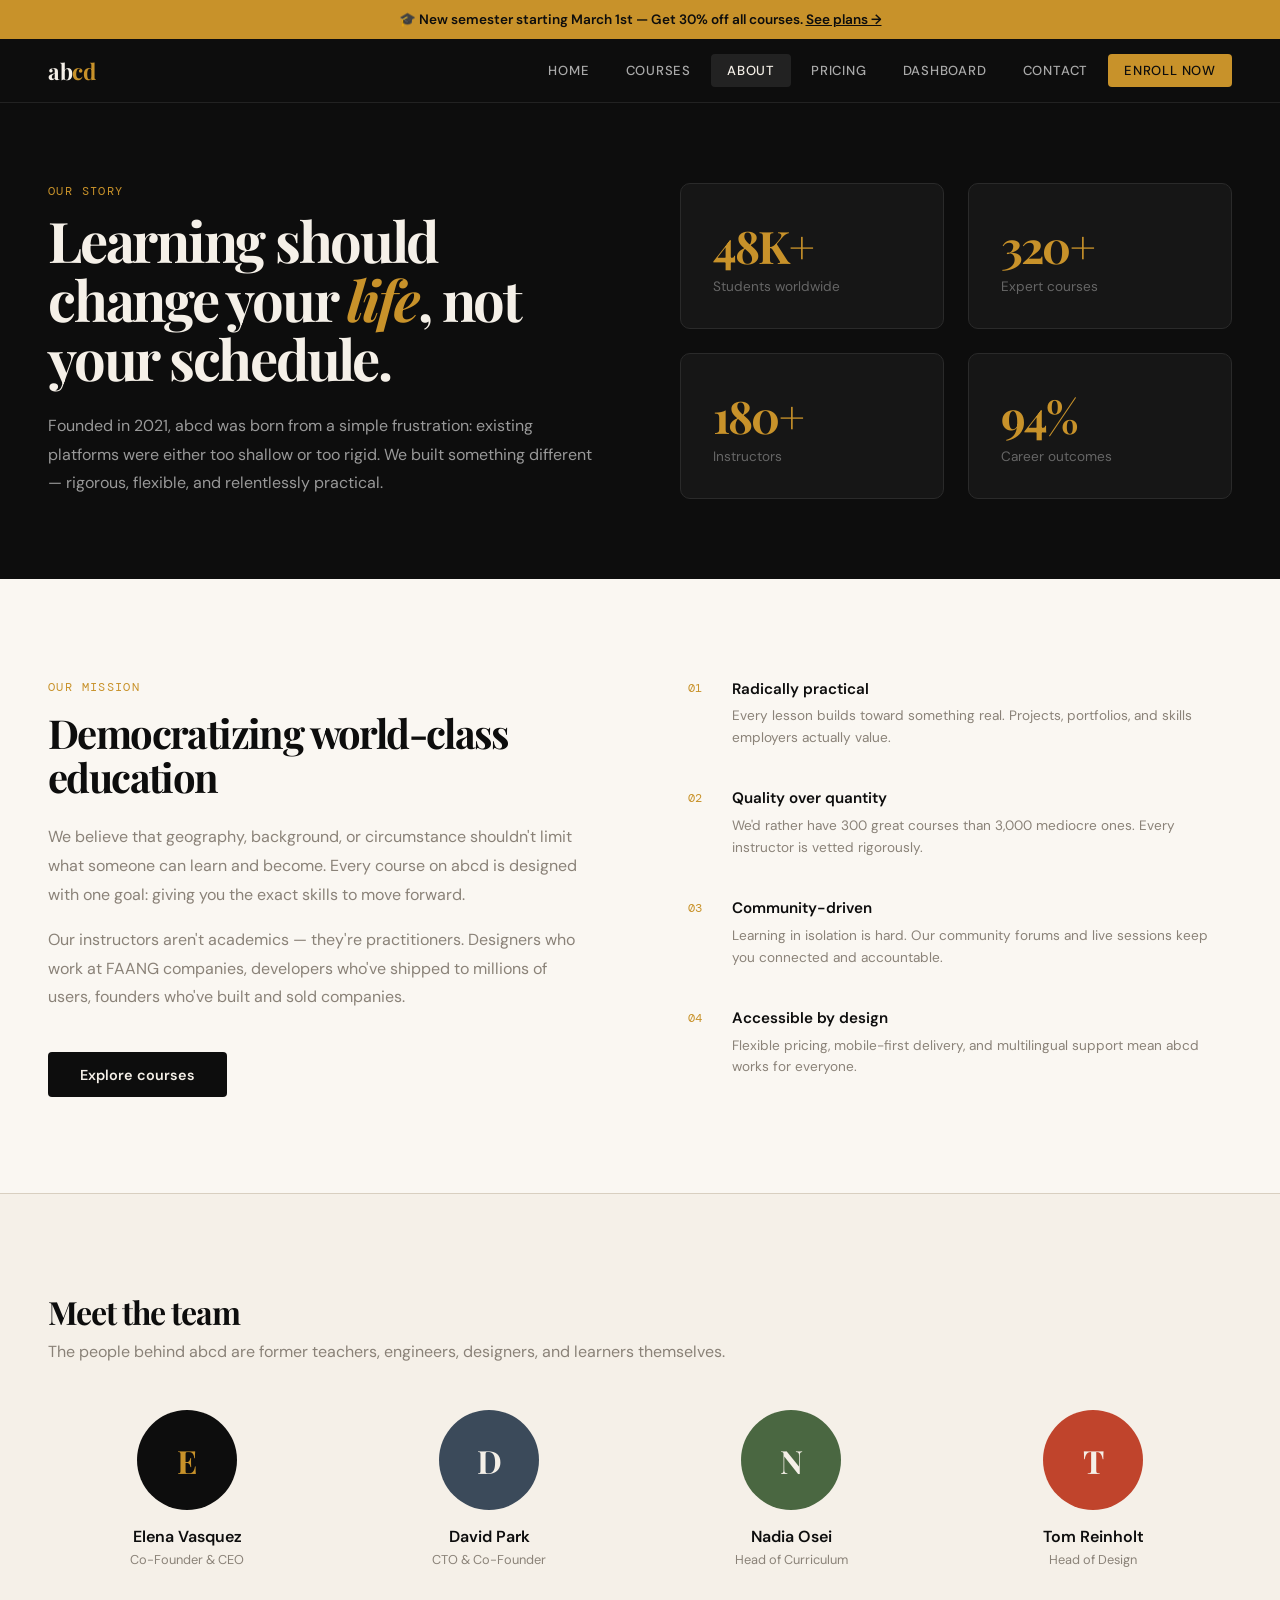
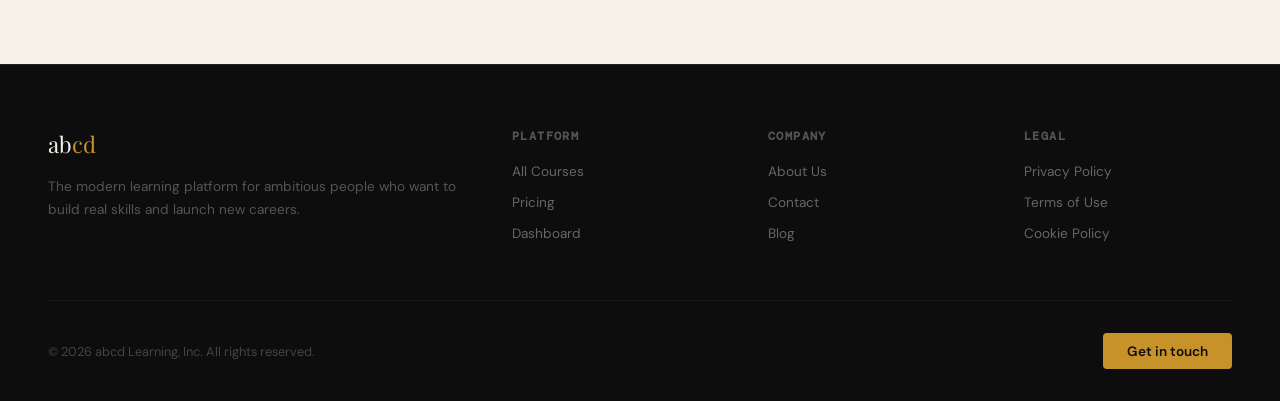
==== luminary/about.html @ 14458c0f "Initial commit" ====
<!DOCTYPE html>
<html lang="en">
<head>
  <meta charset="UTF-8">
  <meta name="viewport" content="width=device-width, initial-scale=1.0">
  <title>About — abcd</title>
  <link rel="stylesheet" href="style.css">
</head>
<body>

  <div class="banner">🎓 New semester starting March 1st — Get 30% off all courses. <a href="pricing.html">See plans →</a></div>

  <nav>
    <a class="nav-logo" href="index.html">ab<span>cd</span></a>
    <div class="nav-links">
      <a href="index.html">Home</a>
      <a href="courses.html">Courses</a>
      <a href="about.html" class="active">About</a>
      <a href="pricing.html">Pricing</a>
      <a href="dashboard.html">Dashboard</a>
      <a href="contact.html">Contact</a>
      <a href="pricing.html" class="nav-cta">Enroll Now</a>
    </div>
  </nav>

  <!-- HERO -->
  <div class="about-hero">
    <div class="about-hero-inner">
      <div>
        <span class="tag" style="display:block;margin-bottom:0.75rem;">Our story</span>
        <h1>Learning should change your <em>life</em>, not your schedule.</h1>
        <p>Founded in 2021, abcd was born from a simple frustration: existing platforms were either too shallow or too rigid. We built something different — rigorous, flexible, and relentlessly practical.</p>
      </div>
      <div class="about-numbers">
        <div class="about-number"><strong>48K+</strong><span>Students worldwide</span></div>
        <div class="about-number"><strong>320+</strong><span>Expert courses</span></div>
        <div class="about-number"><strong>180+</strong><span>Instructors</span></div>
        <div class="about-number"><strong>94%</strong><span>Career outcomes</span></div>
      </div>
    </div>
  </div>

  <!-- MISSION -->
  <div class="mission-section">
    <div class="mission-inner">
      <div>
        <span class="tag">Our Mission</span>
        <h2>Democratizing world-class education</h2>
        <p>We believe that geography, background, or circumstance shouldn't limit what someone can learn and become. Every course on abcd is designed with one goal: giving you the exact skills to move forward.</p>
        <p>Our instructors aren't academics — they're practitioners. Designers who work at FAANG companies, developers who've shipped to millions of users, founders who've built and sold companies.</p>
        <a class="btn btn-primcd" href="courses.html" style="margin-top:1.5rem;">Explore courses</a>
      </div>
      <div class="values-list">
        <div class="value-item">
          <div class="value-num">01</div>
          <div>
            <h4>Radically practical</h4>
            <p>Every lesson builds toward something real. Projects, portfolios, and skills employers actually value.</p>
          </div>
        </div>
        <div class="value-item">
          <div class="value-num">02</div>
          <div>
            <h4>Quality over quantity</h4>
            <p>We'd rather have 300 great courses than 3,000 mediocre ones. Every instructor is vetted rigorously.</p>
          </div>
        </div>
        <div class="value-item">
          <div class="value-num">03</div>
          <div>
            <h4>Community-driven</h4>
            <p>Learning in isolation is hard. Our community forums and live sessions keep you connected and accountable.</p>
          </div>
        </div>
        <div class="value-item">
          <div class="value-num">04</div>
          <div>
            <h4>Accessible by design</h4>
            <p>Flexible pricing, mobile-first delivery, and multilingual support mean abcd works for everyone.</p>
          </div>
        </div>
      </div>
    </div>
  </div>

  <!-- TEAM -->
  <div class="team-section">
    <div class="team-inner">
      <h2>Meet the team</h2>
      <p>The people behind abcd are former teachers, engineers, designers, and learners themselves.</p>
      <div class="team-grid">
        <div class="team-card">
          <div class="team-avatar" style="background:var(--ink);color:var(--gold);">E</div>
          <h4>Elena Vasquez</h4>
          <p>Co-Founder &amp; CEO</p>
        </div>
        <div class="team-card">
          <div class="team-avatar" style="background:var(--slate);">D</div>
          <h4>David Park</h4>
          <p>CTO &amp; Co-Founder</p>
        </div>
        <div class="team-card">
          <div class="team-avatar" style="background:var(--sage);">N</div>
          <h4>Nadia Osei</h4>
          <p>Head of Curriculum</p>
        </div>
        <div class="team-card">
          <div class="team-avatar" style="background:var(--rust);">T</div>
          <h4>Tom Reinholt</h4>
          <p>Head of Design</p>
        </div>
      </div>
    </div>
  </div>

  <!-- FOOTER -->
  <footer>
    <div class="footer-inner">
      <div class="footer-grid">
        <div class="footer-brand">
          <a class="logo" href="index.html">ab<span>cd</span></a>
          <p>The modern learning platform for ambitious people who want to build real skills and launch new careers.</p>
        </div>
        <div class="footer-col">
          <h4>Platform</h4>
          <ul>
            <li><a href="courses.html">All Courses</a></li>
            <li><a href="pricing.html">Pricing</a></li>
            <li><a href="dashboard.html">Dashboard</a></li>
          </ul>
        </div>
        <div class="footer-col">
          <h4>Company</h4>
          <ul>
            <li><a href="about.html">About Us</a></li>
            <li><a href="contact.html">Contact</a></li>
            <li><a href="#">Blog</a></li>
          </ul>
        </div>
        <div class="footer-col">
          <h4>Legal</h4>
          <ul>
            <li><a href="#">Privacy Policy</a></li>
            <li><a href="#">Terms of Use</a></li>
            <li><a href="#">Cookie Policy</a></li>
          </ul>
        </div>
      </div>
      <div class="footer-bottom">
        <p>© 2026 abcd Learning, Inc. All rights reserved.</p>
        <a class="btn btn-gold" href="contact.html" style="padding:0.6rem 1.5rem;font-size:0.85rem;">Get in touch</a>
      </div>
    </div>
  </footer>

</body>
</html>
---- luminary/style.css ----
/* ============================================================
   abcd — Shared Stylesheet
   Used by: all pages
   ============================================================ */

@import url('https://fonts.googleapis.com/css2?family=Playfair+Display:ital,wght@0,400;0,700;0,900;1,400&family=DM+Sans:wght@300;400;500;600&family=DM+Mono:wght@400;500&display=swap');

/* ─── VARIABLES ─── */
:root {
  --ink:        #0d0d0d;
  --paper:      #f5f0e8;
  --cream:      #faf7f2;
  --gold:       #c8922a;
  --gold-light: #e8b84b;
  --rust:       #c0442c;
  --sage:       #4a6741;
  --slate:      #3b4a5a;
  --muted:      #8a8278;
  --border:     #d8cfc0;
  --shadow:     rgba(13,13,13,0.12);
}

/* ─── RESET ─── */
*, *::before, *::after { margin: 0; padding: 0; box-sizing: border-box; }
html { scroll-behavior: smooth; }
body {
  font-family: 'DM Sans', sans-serif;
  background: var(--cream);
  color: var(--ink);
  overflow-x: hidden;
}
h1, h2, h3, h4 { font-family: 'Playfair Display', serif; }

/* ─── PAGE ENTRY ANIMATION ─── */
@keyframes fadeIn {
  from { opacity: 0; transform: translateY(14px); }
  to   { opacity: 1; transform: translateY(0); }
}
body { animation: fadeIn 0.4s ease; }

/* ─── BANNER ─── */
.banner {
  background: var(--gold);
  padding: 0.7rem 2rem;
  text-align: center;
  font-size: 0.85rem;
  font-weight: 600;
  color: var(--ink);
}
.banner a { text-decoration: underline; cursor: pointer; color: inherit; }

/* ─── NAV ─── */
nav {
  position: sticky; top: 0; z-index: 100;
  background: var(--ink);
  border-bottom: 1px solid #222;
  display: flex; align-items: center; justify-content: space-between;
  padding: 0 3rem;
  height: 64px;
}
.nav-logo {
  font-family: 'Playfair Display', serif;
  font-size: 1.4rem; font-weight: 700;
  color: var(--paper);
  letter-spacing: -0.02em;
  text-decoration: none;
}
.nav-logo span { color: var(--gold); }
.nav-links { display: flex; gap: 0.25rem; }
.nav-links a {
  color: #aaa; font-family: 'DM Sans', sans-serif;
  font-size: 0.82rem; font-weight: 500;
  letter-spacing: 0.06em; text-transform: uppercase;
  padding: 0.5rem 1rem;
  border-radius: 4px;
  text-decoration: none;
  transition: all 0.2s;
}
.nav-links a:hover,
.nav-links a.active { color: var(--paper); background: #222; }
.nav-links a.nav-cta {
  background: var(--gold); color: var(--ink);
}
.nav-links a.nav-cta:hover { background: var(--gold-light); }

/* ─── BUTTONS ─── */
.btn {
  display: inline-flex; align-items: center; gap: 0.5rem;
  padding: 0.85rem 2rem; border: none; border-radius: 4px;
  font-family: 'DM Sans', sans-serif; font-size: 0.9rem;
  font-weight: 600; cursor: pointer; transition: all 0.2s;
  text-decoration: none;
}
.btn-primcd { background: var(--ink); color: var(--paper); }
.btn-primcd:hover { background: #222; transform: translateY(-1px); box-shadow: 0 6px 20px var(--shadow); }
.btn-gold { background: var(--gold); color: var(--ink); }
.btn-gold:hover { background: var(--gold-light); transform: translateY(-1px); }
.btn-outline { background: transparent; color: var(--ink); border: 1.5px solid var(--ink); }
.btn-outline:hover { background: var(--ink); color: var(--paper); }
.btn-outline-light { background: transparent; color: var(--paper); border: 1.5px solid #333; }
.btn-outline-light:hover { background: #1a1a1a; }

/* ─── UTILITIES ─── */
.tag {
  display: inline-block;
  font-family: 'DM Mono', monospace;
  font-size: 0.72rem; letter-spacing: 0.12em;
  text-transform: uppercase; color: var(--gold);
  margin-bottom: 1rem;
}
.eyebrow {
  color: var(--muted); font-size: 0.85rem;
  font-weight: 500; letter-spacing: 0.08em;
  text-transform: uppercase; margin-bottom: 0.75rem;
}
.stars { color: var(--gold); font-size: 0.85rem; letter-spacing: 0.05em; }
.divider { height: 1px; background: var(--border); }

/* ─── PAGE HERO (shared) ─── */
.page-hero {
  background: var(--ink); padding: 5rem 3rem 4rem;
  position: relative; overflow: hidden;
}
.page-hero-bg {
  position: absolute; inset: 0;
  background: radial-gradient(ellipse 50% 60% at 80% 50%, rgba(200,146,42,0.08) 0%, transparent 60%);
}
.page-hero-inner {
  max-width: 1200px; margin: 0 auto; position: relative; z-index: 2;
}
.page-hero h1 {
  font-size: 3rem; color: var(--paper);
  letter-spacing: -0.04em; max-width: 620px; line-height: 1.1; margin-bottom: 1rem;
}
.page-hero p { color: #888; max-width: 500px; line-height: 1.7; }

/* ─── COURSE CARDS ─── */
.course-card {
  background: var(--paper); border: 1px solid var(--border);
  border-radius: 10px; overflow: hidden;
  transition: all 0.3s; cursor: pointer; text-decoration: none; display: block; color: inherit;
}
.course-card:hover {
  transform: translateY(-4px);
  box-shadow: 0 16px 40px rgba(0,0,0,0.1);
  border-color: var(--gold);
}
.course-thumb {
  height: 160px; display: flex; align-items: center;
  justify-content: center; font-size: 3rem;
}
.course-thumb.design  { background: linear-gradient(135deg, #1a0d00, #3a1f00); }
.course-thumb.code    { background: linear-gradient(135deg, #000d1a, #001a3a); }
.course-thumb.business{ background: linear-gradient(135deg, #0d1a00, #1a3a00); }
.course-thumb.photo   { background: linear-gradient(135deg, #1a001a, #3a003a); }
.course-thumb.data    { background: linear-gradient(135deg, #001a1a, #003a3a); }
.course-thumb.writing { background: linear-gradient(135deg, #1a0000, #3a0000); }
.course-body { padding: 1.5rem; }
.course-level {
  font-size: 0.72rem; font-family: 'DM Mono', monospace;
  letter-spacing: 0.1em; text-transform: uppercase; color: var(--muted); margin-bottom: 0.5rem;
}
.course-card h3 { font-size: 1.1rem; margin-bottom: 0.5rem; line-height: 1.3; }
.course-card p { font-size: 0.82rem; color: var(--muted); line-height: 1.6; margin-bottom: 1rem; }
.course-meta { display: flex; gap: 1rem; font-size: 0.78rem; color: var(--muted); }
.courses-grid { display: grid; grid-template-columns: repeat(3, 1fr); gap: 1.5rem; }

/* ─── FOOTER ─── */
footer {
  background: var(--ink);
  border-top: 1px solid #222;
  padding: 4rem 3rem 2rem;
}
.footer-inner { max-width: 1200px; margin: 0 auto; }
.footer-grid {
  display: grid; grid-template-columns: 2fr 1fr 1fr 1fr;
  gap: 3rem; margin-bottom: 3rem;
}
.footer-brand .logo {
  font-family: 'Playfair Display', serif;
  font-size: 1.4rem; color: var(--paper); margin-bottom: 1rem;
  text-decoration: none; display: inline-block;
}
.footer-brand .logo span { color: var(--gold); }
.footer-brand p { font-size: 0.85rem; color: #555; line-height: 1.7; }
.footer-col h4 {
  font-family: 'DM Mono', monospace;
  font-size: 0.72rem; letter-spacing: 0.12em;
  text-transform: uppercase; color: #555; margin-bottom: 1rem;
}
.footer-col ul { list-style: none; }
.footer-col ul li { margin-bottom: 0.6rem; }
.footer-col ul li a {
  font-size: 0.85rem; color: #666;
  text-decoration: none; transition: color 0.2s;
}
.footer-col ul li a:hover { color: var(--paper); }
.footer-bottom {
  border-top: 1px solid #1a1a1a; padding-top: 2rem;
  display: flex; justify-content: space-between; align-items: center;
}
.footer-bottom p { font-size: 0.8rem; color: #444; }


/* ============================================================
   HOME PAGE
   ============================================================ */
.hero {
  background: var(--ink);
  min-height: 92vh; display: flex; align-items: center;
  position: relative; overflow: hidden; padding: 4rem 3rem;
}
.hero-bg {
  position: absolute; inset: 0;
  background:
    radial-gradient(ellipse 60% 70% at 80% 50%, rgba(200,146,42,0.12) 0%, transparent 65%),
    radial-gradient(ellipse 40% 50% at 15% 80%, rgba(74,103,65,0.1) 0%, transparent 60%);
}
.hero-grid {
  position: absolute; inset: 0; opacity: 0.04;
  background-image: linear-gradient(var(--paper) 1px, transparent 1px),
                    linear-gradient(90deg, var(--paper) 1px, transparent 1px);
  background-size: 60px 60px;
}
.hero-inner {
  position: relative; z-index: 2;
  max-width: 1200px; margin: 0 auto; width: 100%;
  display: grid; grid-template-columns: 1fr 1fr; gap: 4rem; align-items: center;
}
.hero-label {
  font-family: 'DM Mono', monospace; font-size: 0.72rem;
  letter-spacing: 0.15em; text-transform: uppercase;
  color: var(--gold); margin-bottom: 1.5rem;
  display: flex; align-items: center; gap: 0.75rem;
}
.hero-label::before { content: ''; width: 2rem; height: 1px; background: var(--gold); }
.hero h1 {
  font-size: clamp(2.8rem, 5vw, 4.5rem);
  font-weight: 900; line-height: 1.05;
  color: var(--paper); letter-spacing: -0.03em; margin-bottom: 1.5rem;
}
.hero h1 em { color: var(--gold); font-style: italic; }
.hero-sub { color: #aaa; font-size: 1.1rem; line-height: 1.7; margin-bottom: 2.5rem; max-width: 480px; }
.hero-actions { display: flex; gap: 1rem; flex-wrap: wrap; }
.hero-stats {
  display: grid; grid-template-columns: repeat(3, 1fr);
  gap: 0.25rem; margin-top: 3rem;
  padding-top: 2rem; border-top: 1px solid #222;
}
.hero-stat { padding: 0.5rem 0; }
.hero-stat strong {
  display: block; font-family: 'Playfair Display', serif;
  font-size: 1.8rem; color: var(--paper); letter-spacing: -0.03em;
}
.hero-stat span { font-size: 0.82rem; color: #666; }
.hero-card-stack { position: relative; height: 460px; }
.hero-card {
  position: absolute;
  background: #161616; border: 1px solid #2a2a2a;
  border-radius: 12px; padding: 1.75rem; width: 340px;
}
.hero-card:nth-child(1) { top: 0; right: 0; }
.hero-card:nth-child(2) { top: 120px; right: 60px; background: #1a1a0d; border-color: #3a3018; }
.hero-card:nth-child(3) { top: 240px; right: 20px; }
.card-tag {
  display: inline-block; padding: 0.3rem 0.75rem;
  background: rgba(200,146,42,0.15); color: var(--gold);
  border-radius: 2px; font-size: 0.72rem;
  font-family: 'DM Mono', monospace; letter-spacing: 0.08em;
  text-transform: uppercase; margin-bottom: 1rem;
}
.card-tag.green { background: rgba(74,103,65,0.2); color: #7aad6e; }
.card-tag.blue  { background: rgba(59,74,90,0.3);  color: #8ab4d4; }
.hero-card h3 { font-size: 1rem; color: var(--paper); font-weight: 600; margin-bottom: 0.5rem; font-family: 'DM Sans', sans-serif; }
.hero-card p  { font-size: 0.82rem; color: #666; line-height: 1.6; }
.progress-bar { margin-top: 1rem; }
.progress-bar .label { display: flex; justify-content: space-between; font-size: 0.75rem; color: #666; margin-bottom: 0.4rem; }
.progress-bar .track { height: 3px; background: #222; border-radius: 2px; }
.progress-bar .fill  { height: 100%; border-radius: 2px; background: var(--gold); }

.features-strip {
  background: var(--paper); border-top: 1px solid var(--border); border-bottom: 1px solid var(--border); padding: 3rem;
}
.features-strip-inner {
  max-width: 1200px; margin: 0 auto;
  display: grid; grid-template-columns: repeat(4, 1fr); gap: 2rem;
}
.feature-item { text-align: center; }
.feature-icon {
  width: 48px; height: 48px; margin: 0 auto 1rem;
  background: var(--ink); color: var(--gold);
  border-radius: 8px; display: flex; align-items: center; justify-content: center; font-size: 1.3rem;
}
.feature-item h4 { font-size: 0.95rem; font-weight: 600; margin-bottom: 0.4rem; font-family: 'DM Sans', sans-serif; }
.feature-item p  { font-size: 0.82rem; color: var(--muted); line-height: 1.6; }

.courses-preview { padding: 5rem 3rem; }
.courses-preview-inner { max-width: 1200px; margin: 0 auto; }
.section-header { display: flex; align-items: flex-end; justify-content: space-between; margin-bottom: 3rem; }
.section-header h2 { font-size: 2.5rem; letter-spacing: -0.03em; line-height: 1.1; }

.testimonials-section { background: var(--ink); padding: 6rem 3rem; }
.testimonials-inner { max-width: 1200px; margin: 0 auto; }
.testimonials-section h2 { font-size: 2.5rem; color: var(--paper); text-align: center; letter-spacing: -0.03em; margin-bottom: 3rem; }
.testimonials-grid { display: grid; grid-template-columns: repeat(3, 1fr); gap: 1.5rem; }
.testimonial-card {
  background: #161616; border: 1px solid #2a2a2a; border-radius: 10px; padding: 2rem;
}
.quote-mark { font-family: 'Playfair Display', serif; font-size: 4rem; color: var(--gold); line-height: 0.5; margin-bottom: 1rem; display: block; }
.testimonial-card p { color: #aaa; font-size: 0.9rem; line-height: 1.8; margin-bottom: 1.5rem; }
.testimonial-author { display: flex; align-items: center; gap: 0.75rem; }
.author-avatar {
  width: 40px; height: 40px; border-radius: 50%;
  display: flex; align-items: center; justify-content: center;
  font-size: 1rem; font-weight: 700; color: var(--paper);
  font-family: 'Playfair Display', serif; flex-shrink: 0;
}
.av1 { background: var(--gold); }
.av2 { background: var(--sage); }
.av3 { background: var(--rust); }
.av4 { background: var(--slate); }
.author-info strong { display: block; font-size: 0.9rem; color: var(--paper); }
.author-info span   { font-size: 0.78rem; color: #555; }


/* ============================================================
   COURSES PAGE
   ============================================================ */
.filters-bar {
  background: var(--paper); border-bottom: 1px solid var(--border); padding: 1rem 3rem;
}
.filters-bar-inner {
  max-width: 1200px; margin: 0 auto;
  display: flex; gap: 0.5rem; flex-wrap: wrap;
}
.filter-btn {
  padding: 0.4rem 1rem; border: 1.5px solid var(--border);
  background: transparent; border-radius: 100px;
  font-family: 'DM Sans', sans-serif; font-size: 0.82rem;
  cursor: pointer; transition: all 0.2s; color: var(--ink);
}
.filter-btn:hover,
.filter-btn.active { background: var(--ink); color: var(--paper); border-color: var(--ink); }
.courses-full { padding: 3rem; }
.courses-full-inner { max-width: 1200px; margin: 0 auto; }


/* ============================================================
   COURSE DETAIL PAGE
   ============================================================ */
.course-detail-hero {
  background: var(--ink); padding: 4rem 3rem; position: relative; overflow: hidden;
}
.course-detail-hero::before {
  content: ''; position: absolute; inset: 0;
  background: radial-gradient(ellipse 40% 60% at 70% 50%, rgba(200,146,42,0.1) 0%, transparent 60%);
}
.course-detail-inner {
  max-width: 1200px; margin: 0 auto; position: relative; z-index: 2;
  display: grid; grid-template-columns: 1fr 380px; gap: 4rem; align-items: start;
}
.breadcrumb { font-size: 0.8rem; color: #555; margin-bottom: 1.5rem; }
.breadcrumb a { color: #888; text-decoration: none; transition: color 0.2s; }
.breadcrumb a:hover { color: var(--gold); }
.course-detail-text h1 {
  font-size: 2.6rem; color: var(--paper);
  letter-spacing: -0.03em; line-height: 1.1; margin-bottom: 1rem;
}
.course-detail-text > p { color: #999; font-size: 1rem; line-height: 1.7; margin-bottom: 2rem; }
.course-badges { display: flex; gap: 0.75rem; flex-wrap: wrap; margin-bottom: 2rem; }
.badge {
  display: flex; align-items: center; gap: 0.4rem;
  padding: 0.35rem 0.9rem; background: #1a1a1a; border: 1px solid #2a2a2a;
  border-radius: 100px; font-size: 0.78rem; color: #aaa;
}
.instructor-row { display: flex; align-items: center; gap: 0.75rem; }
.instructor-row .avatar {
  width: 44px; height: 44px; border-radius: 50%;
  background: var(--gold); display: flex; align-items: center; justify-content: center;
  font-family: 'Playfair Display', serif; font-weight: 700; color: var(--ink);
}
.instructor-info small { display: block; font-size: 0.75rem; color: #555; }
.instructor-info strong { color: var(--paper); font-size: 0.9rem; }

.enroll-card { background: var(--cream); border-radius: 12px; padding: 2rem; position: sticky; top: 80px; }
.enroll-price { font-family: 'Playfair Display', serif; font-size: 2.5rem; font-weight: 700; letter-spacing: -0.04em; margin-bottom: 0.25rem; }
.enroll-price-sub { font-size: 0.82rem; color: var(--muted); margin-bottom: 1.5rem; }
.enroll-card .btn { width: 100%; justify-content: center; margin-bottom: 0.75rem; }
.enroll-perks { list-style: none; margin-top: 1.5rem; }
.enroll-perks li {
  font-size: 0.85rem; color: var(--muted); padding: 0.5rem 0;
  border-bottom: 1px solid var(--border); display: flex; gap: 0.6rem; align-items: center;
}
.enroll-perks li::before { content: '✓'; color: var(--sage); font-weight: 700; }

.course-curriculum { padding: 4rem 3rem; }
.course-curriculum-inner {
  max-width: 1200px; margin: 0 auto;
  display: grid; grid-template-columns: 1fr 380px; gap: 4rem;
}
.curriculum-section h2 { font-size: 1.8rem; letter-spacing: -0.03em; margin-bottom: 2rem; }
.module { border: 1px solid var(--border); border-radius: 8px; margin-bottom: 0.75rem; overflow: hidden; }
.module-header {
  padding: 1.1rem 1.5rem; background: var(--paper);
  display: flex; justify-content: space-between; align-items: center;
  cursor: pointer; font-weight: 600; font-size: 0.95rem; font-family: 'DM Sans', sans-serif;
}
.module-header:hover { background: #ede8de; }
.module-meta { font-size: 0.78rem; color: var(--muted); font-weight: 400; }
.lesson {
  padding: 0.75rem 1.5rem; display: flex; align-items: center;
  gap: 0.75rem; font-size: 0.85rem; color: var(--muted); border-top: 1px solid var(--border);
}
.lesson-icon {
  width: 22px; height: 22px; border-radius: 50%;
  background: #eee; display: flex; align-items: center; justify-content: center;
  font-size: 0.65rem; flex-shrink: 0;
}
.lesson-icon.free { background: rgba(74,103,65,0.15); color: var(--sage); }
.lesson span:last-child { margin-left: auto; font-family: 'DM Mono', monospace; font-size: 0.72rem; }

.skills-section h3 { font-size: 1.3rem; margin-bottom: 1.5rem; letter-spacing: -0.02em; }
.skills-list { display: flex; flex-wrap: wrap; gap: 0.5rem; }
.skill-tag {
  padding: 0.4rem 0.9rem; background: var(--paper);
  border: 1px solid var(--border); border-radius: 100px;
  font-size: 0.8rem; color: var(--slate);
}
.review-card { background: var(--paper); border: 1px solid var(--border); border-radius: 10px; padding: 1.75rem; }
.review-card h4 { font-size: 0.95rem; margin-bottom: 1rem; font-family: 'DM Sans', sans-serif; }
.review-item { margin-bottom: 1.25rem; }
.review-item p { font-size: 0.85rem; color: var(--muted); line-height: 1.7; margin-top: 0.4rem; }
.review-item small { color: #aaa; font-size: 0.75rem; }


/* ============================================================
   ABOUT PAGE
   ============================================================ */
.about-hero { background: var(--ink); padding: 5rem 3rem; }
.about-hero-inner {
  max-width: 1200px; margin: 0 auto;
  display: grid; grid-template-columns: 1fr 1fr; gap: 5rem; align-items: center;
}
.about-hero h1 { font-size: 3.5rem; color: var(--paper); letter-spacing: -0.04em; line-height: 1.05; }
.about-hero h1 em { color: var(--gold); }
.about-hero p { color: #999; font-size: 1rem; line-height: 1.8; margin-top: 1.5rem; }
.about-numbers { display: grid; grid-template-columns: repeat(2, 1fr); gap: 1.5rem; }
.about-number {
  background: #161616; border: 1px solid #2a2a2a; border-radius: 10px; padding: 2rem;
}
.about-number strong {
  font-family: 'Playfair Display', serif; font-size: 2.8rem;
  color: var(--gold); display: block; letter-spacing: -0.04em;
}
.about-number span { font-size: 0.85rem; color: #666; }

.mission-section { padding: 6rem 3rem; }
.mission-inner {
  max-width: 1200px; margin: 0 auto;
  display: grid; grid-template-columns: 1fr 1fr; gap: 6rem; align-items: center;
}
.mission-section h2 { font-size: 2.5rem; letter-spacing: -0.04em; margin-bottom: 1.5rem; line-height: 1.1; }
.mission-section p { color: var(--muted); font-size: 1rem; line-height: 1.8; margin-bottom: 1rem; }

.values-list { display: flex; flex-direction: column; gap: 1.5rem; }
.value-item { display: flex; gap: 1.25rem; align-items: flex-start; }
.value-num { font-family: 'DM Mono', monospace; font-size: 0.75rem; color: var(--gold); width: 24px; flex-shrink: 0; padding-top: 0.1rem; }
.value-item h4 { font-size: 0.95rem; font-weight: 600; margin-bottom: 0.4rem; font-family: 'DM Sans', sans-serif; }
.value-item p { font-size: 0.85rem; color: var(--muted); line-height: 1.6; }

.team-section { background: var(--paper); padding: 6rem 3rem; border-top: 1px solid var(--border); }
.team-inner { max-width: 1200px; margin: 0 auto; }
.team-section h2 { font-size: 2rem; letter-spacing: -0.03em; margin-bottom: 0.5rem; }
.team-section > .team-inner > p { color: var(--muted); margin-bottom: 3rem; }
.team-grid { display: grid; grid-template-columns: repeat(4, 1fr); gap: 1.5rem; }
.team-card { text-align: center; }
.team-avatar {
  width: 100px; height: 100px; border-radius: 50%; margin: 0 auto 1rem;
  display: flex; align-items: center; justify-content: center;
  font-family: 'Playfair Display', serif; font-size: 2rem; font-weight: 700; color: var(--paper);
}
.team-card h4 { font-size: 1rem; font-weight: 600; font-family: 'DM Sans', sans-serif; }
.team-card p  { font-size: 0.8rem; color: var(--muted); margin-top: 0.25rem; }


/* ============================================================
   PRICING PAGE
   ============================================================ */
.pricing-section { padding: 5rem 3rem; }
.pricing-inner { max-width: 1100px; margin: 0 auto; }
.pricing-grid { display: grid; grid-template-columns: repeat(3, 1fr); gap: 1.5rem; margin-bottom: 5rem; }
.pricing-card {
  border: 1.5px solid var(--border); border-radius: 12px; overflow: hidden; transition: all 0.3s;
}
.pricing-card:hover { box-shadow: 0 16px 40px rgba(0,0,0,0.1); }
.pricing-card.featured { border-color: var(--ink); box-shadow: 0 8px 30px rgba(0,0,0,0.1); }
.pricing-header { padding: 2rem; border-bottom: 1px solid var(--border); }
.pricing-header.dark { background: var(--ink); }
.pricing-tag-label {
  font-family: 'DM Mono', monospace; font-size: 0.72rem;
  letter-spacing: 0.12em; text-transform: uppercase;
  color: var(--muted); margin-bottom: 1rem; display: block;
}
.pricing-card.featured .pricing-tag-label { color: var(--gold); }
.pricing-header.dark .pricing-tag-label { color: #555; }
.plan-name { font-size: 1.4rem; font-weight: 700; font-family: 'DM Sans', sans-serif; margin-bottom: 0.5rem; }
.pricing-header.dark .plan-name { color: var(--paper); }
.price-display { display: flex; align-items: flex-end; gap: 0.25rem; margin-bottom: 0.5rem; }
.price-currency { font-size: 1.2rem; font-weight: 600; margin-bottom: 0.3rem; }
.pricing-header.dark .price-currency { color: #888; }
.price-amount { font-family: 'Playfair Display', serif; font-size: 3rem; font-weight: 700; letter-spacing: -0.04em; line-height: 1; }
.pricing-header.dark .price-amount { color: var(--paper); }
.price-period { font-size: 0.85rem; color: var(--muted); }
.pricing-header.dark .price-period { color: #555; }
.pricing-body { padding: 2rem; }
.feature-list { list-style: none; margin-bottom: 2rem; }
.feature-list li {
  display: flex; gap: 0.6rem; font-size: 0.87rem; color: var(--muted);
  padding: 0.5rem 0; border-bottom: 1px solid var(--border);
}
.feature-list li .check { color: var(--sage); font-weight: 700; }
.feature-list li .cross { color: #ccc; }
.pricing-card .btn { width: 100%; justify-content: center; }

.trust-bar { text-align: center; padding: 3rem 0 2rem; border-top: 1px solid var(--border); }
.trust-bar p { font-size: 0.85rem; color: var(--muted); margin-bottom: 1rem; }
.trust-logos {
  display: flex; justify-content: center; gap: 2.5rem; flex-wrap: wrap;
  opacity: 0.4; font-size: 0.8rem; font-weight: 700;
  letter-spacing: 0.08em; text-transform: uppercase; font-family: 'DM Mono', monospace;
}

.faq-section { padding: 5rem 3rem; background: var(--paper); border-top: 1px solid var(--border); }
.faq-inner { max-width: 800px; margin: 0 auto; }
.faq-section h2 { font-size: 2rem; letter-spacing: -0.03em; margin-bottom: 3rem; text-align: center; }
.faq-item { border-bottom: 1px solid var(--border); padding: 1.5rem 0; }
.faq-q { font-weight: 600; font-size: 0.95rem; cursor: pointer; display: flex; justify-content: space-between; align-items: center; font-family: 'DM Sans', sans-serif; }
.faq-q:hover { color: var(--gold); }
.faq-a { font-size: 0.87rem; color: var(--muted); line-height: 1.8; margin-top: 1rem; }


/* ============================================================
   DASHBOARD PAGE
   ============================================================ */
.dashboard-layout { display: flex; min-height: calc(100vh - 64px); }
.dashboard-sidebar { width: 260px; background: var(--ink); flex-shrink: 0; padding: 2rem 1.5rem; }
.sidebar-greeting { font-size: 0.78rem; color: #555; margin-bottom: 0.25rem; font-family: 'DM Mono', monospace; letter-spacing: 0.08em; }
.sidebar-name { font-family: 'Playfair Display', serif; font-size: 1.2rem; color: var(--paper); margin-bottom: 2rem; }
.sidebar-nav { list-style: none; }
.sidebar-nav li { margin-bottom: 0.25rem; }
.sidebar-nav li a {
  width: 100%; text-align: left; padding: 0.7rem 1rem;
  background: none; border-radius: 6px;
  font-family: 'DM Sans', sans-serif; font-size: 0.87rem;
  color: #666; text-decoration: none; display: flex; align-items: center; gap: 0.75rem;
  transition: all 0.2s;
}
.sidebar-nav li a:hover,
.sidebar-nav li a.active { background: #1a1a1a; color: var(--paper); }
.dashboard-main { flex: 1; padding: 2.5rem; background: var(--cream); overflow-y: auto; }
.dash-header { margin-bottom: 2rem; }
.dash-header h2 { font-size: 1.6rem; letter-spacing: -0.03em; }
.dash-header p { color: var(--muted); font-size: 0.87rem; margin-top: 0.25rem; }
.dash-stats { display: grid; grid-template-columns: repeat(4, 1fr); gap: 1rem; margin-bottom: 2rem; }
.dash-stat { background: var(--paper); border: 1px solid var(--border); border-radius: 8px; padding: 1.25rem; }
.stat-label { font-size: 0.75rem; color: var(--muted); text-transform: uppercase; letter-spacing: 0.08em; margin-bottom: 0.5rem; font-family: 'DM Mono', monospace; }
.stat-value { font-family: 'Playfair Display', serif; font-size: 2rem; font-weight: 700; letter-spacing: -0.04em; }
.stat-sub { font-size: 0.75rem; color: var(--sage); margin-top: 0.25rem; }
.dash-section-title { font-size: 1.1rem; font-weight: 700; margin-bottom: 1rem; font-family: 'DM Sans', sans-serif; }
.my-courses-grid { display: grid; grid-template-columns: repeat(2, 1fr); gap: 1rem; margin-bottom: 2rem; }
.my-course-card { background: var(--paper); border: 1px solid var(--border); border-radius: 8px; padding: 1.25rem; display: flex; gap: 1rem; }
.my-course-thumb { width: 60px; height: 60px; border-radius: 6px; flex-shrink: 0; display: flex; align-items: center; justify-content: center; font-size: 1.5rem; }
.my-course-info { flex: 1; }
.my-course-info h4 { font-size: 0.9rem; font-weight: 600; font-family: 'DM Sans', sans-serif; margin-bottom: 0.25rem; }
.my-course-info > span { font-size: 0.75rem; color: var(--muted); }
.my-course-progress { margin-top: 0.75rem; }
.prog-label { display: flex; justify-content: space-between; font-size: 0.72rem; color: var(--muted); margin-bottom: 0.3rem; }
.prog-track { height: 4px; background: var(--border); border-radius: 2px; }
.prog-fill { height: 100%; border-radius: 2px; background: var(--gold); }
.prog-fill.green { background: var(--sage); }
.activity-list { background: var(--paper); border: 1px solid var(--border); border-radius: 8px; overflow: hidden; }
.activity-item { padding: 1rem 1.25rem; display: flex; gap: 1rem; align-items: center; border-bottom: 1px solid var(--border); font-size: 0.85rem; }
.activity-item:last-child { border-bottom: none; }
.activity-dot { width: 8px; height: 8px; border-radius: 50%; flex-shrink: 0; }
.activity-dot.gold  { background: var(--gold); }
.activity-dot.green { background: var(--sage); }
.activity-dot.blue  { background: #5a8ab4; }
.activity-item span.time { margin-left: auto; color: var(--muted); font-size: 0.75rem; font-family: 'DM Mono', monospace; }


/* ============================================================
   CONTACT PAGE
   ============================================================ */
.contact-layout { display: grid; grid-template-columns: 1fr 1fr; min-height: calc(100vh - 64px); }
.contact-left { background: var(--ink); padding: 5rem 4rem; display: flex; flex-direction: column; justify-content: center; }
.contact-left h1 { font-size: 2.8rem; color: var(--paper); letter-spacing: -0.04em; margin-bottom: 1.5rem; line-height: 1.1; }
.contact-left > p { color: #888; line-height: 1.8; margin-bottom: 2.5rem; }
.contact-info { display: flex; flex-direction: column; gap: 1.25rem; }
.contact-info-item { display: flex; gap: 1rem; align-items: flex-start; }
.contact-icon {
  width: 40px; height: 40px; background: #1a1a1a; border: 1px solid #2a2a2a;
  border-radius: 8px; display: flex; align-items: center; justify-content: center;
  font-size: 1rem; flex-shrink: 0;
}
.contact-info-item strong { display: block; font-size: 0.85rem; color: var(--paper); }
.contact-info-item span  { font-size: 0.8rem; color: #666; }
.contact-right { padding: 5rem 4rem; background: var(--cream); display: flex; flex-direction: column; justify-content: center; }
.contact-right h2 { font-size: 1.8rem; letter-spacing: -0.03em; margin-bottom: 2rem; }
.form-group { margin-bottom: 1.25rem; }
.form-group label { display: block; font-size: 0.8rem; font-weight: 600; letter-spacing: 0.06em; text-transform: uppercase; color: var(--muted); margin-bottom: 0.5rem; }
.form-group input,
.form-group textarea,
.form-group select {
  width: 100%; padding: 0.85rem 1rem;
  border: 1.5px solid var(--border); border-radius: 6px;
  background: var(--paper); font-family: 'DM Sans', sans-serif; font-size: 0.9rem; color: var(--ink);
  transition: border-color 0.2s; outline: none; appearance: none;
}
.form-group input:focus,
.form-group textarea:focus,
.form-group select:focus { border-color: var(--ink); }
.form-group textarea { resize: vertical; min-height: 120px; }
.form-row { display: grid; grid-template-columns: 1fr 1fr; gap: 1rem; }
.form-submit { width: 100%; justify-content: center; }
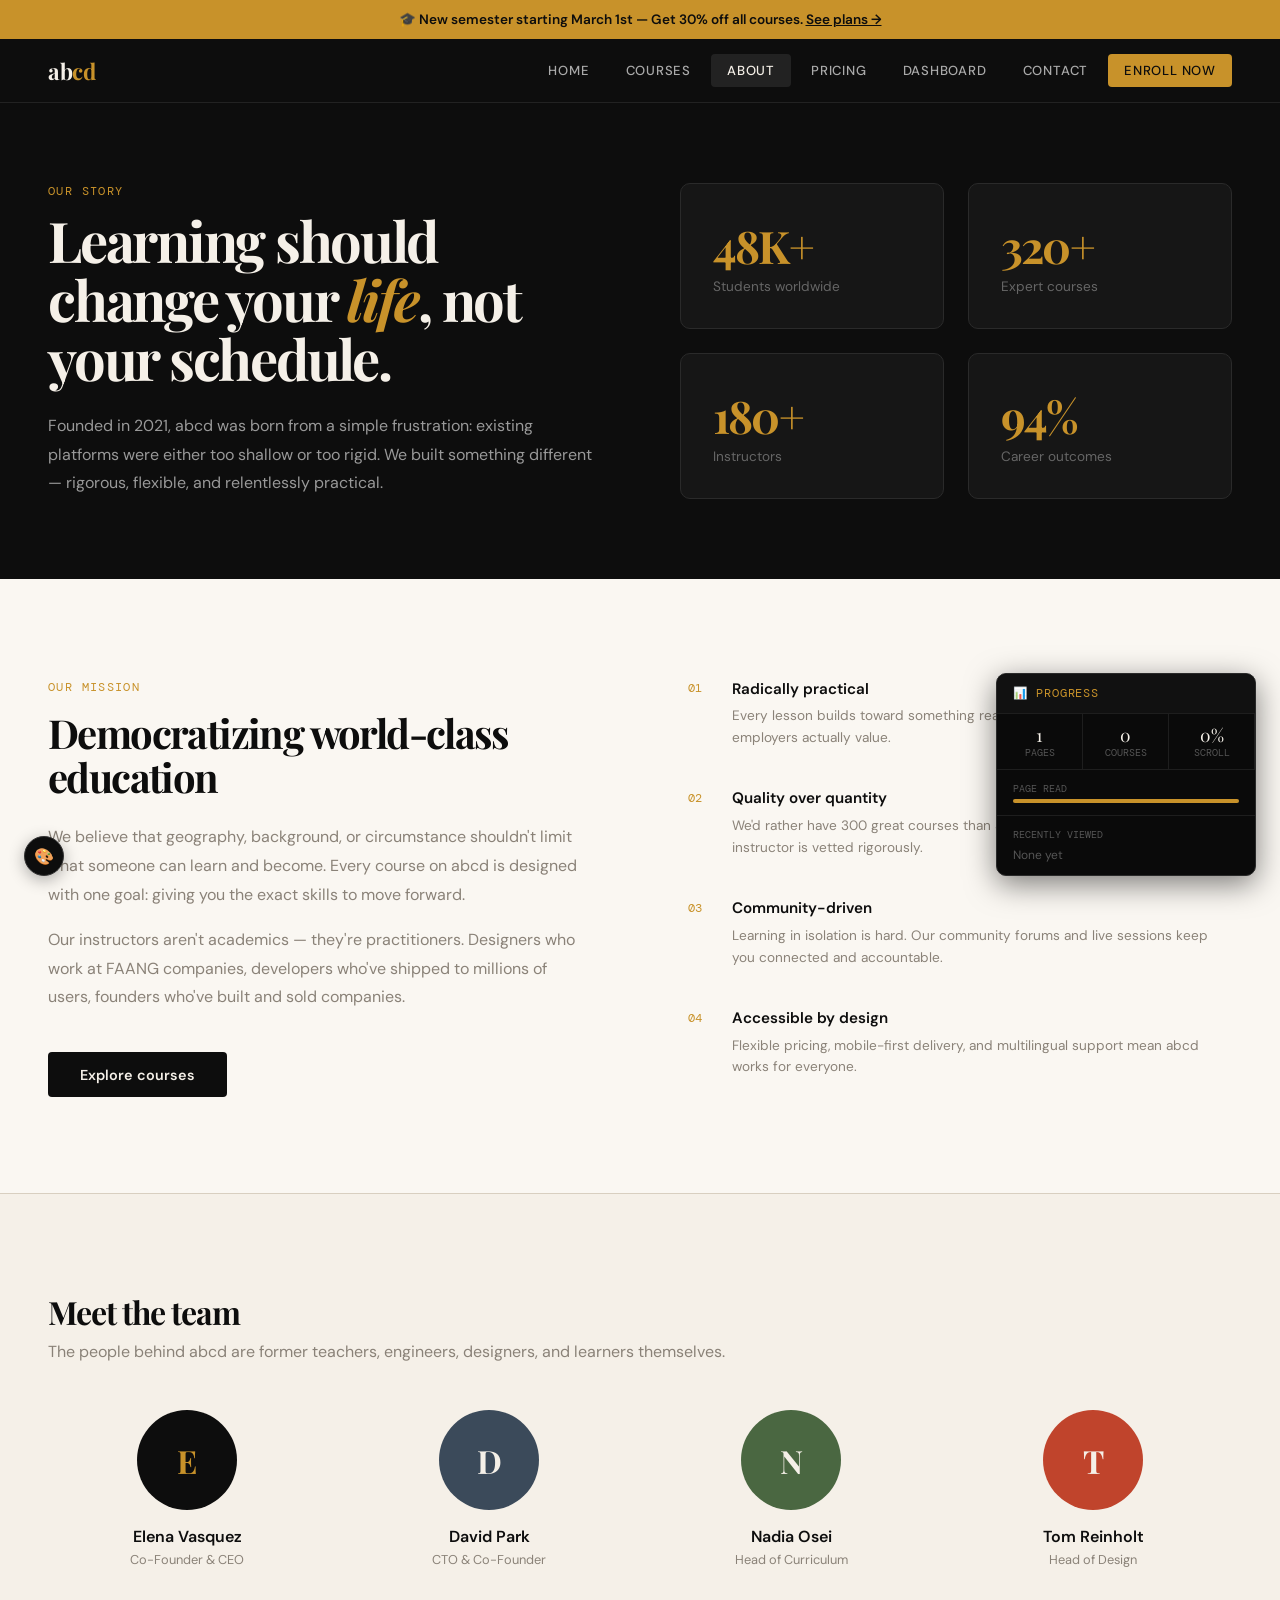
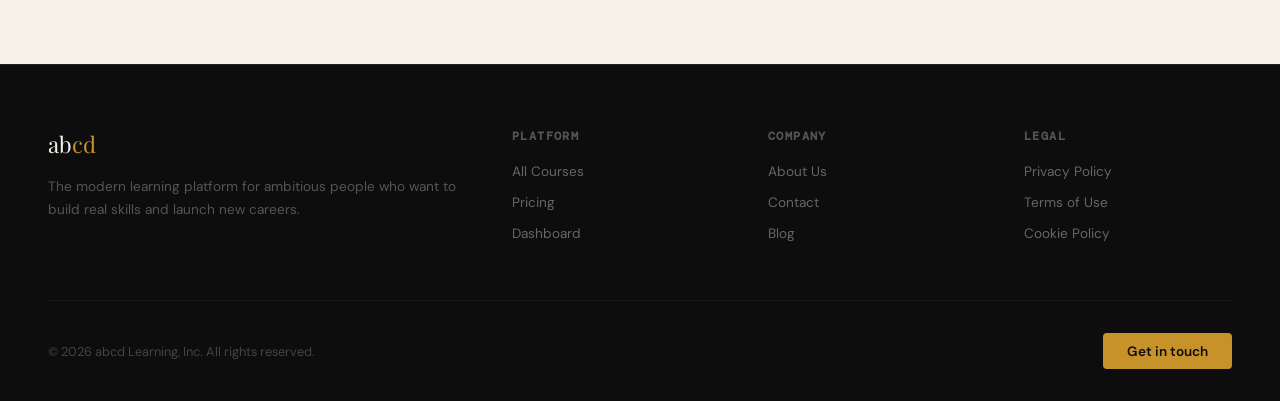
==== commit 46c9cb5e: "js folder and js files" ====
--- a/luminary/about.html
+++ b/luminary/about.html
@@ -6,6 +6,9 @@
   <title>About — abcd</title>
   <link rel="stylesheet" href="style.css">
 </head>
+  <script src="js/course-search.js"></script>
+  <script src="js/progress-tracker.js"></script>
+  <script src="js/theme-engine.js"></script>
 <body>
 
   <div class="banner">🎓 New semester starting March 1st — Get 30% off all courses. <a href="pricing.html">See plans →</a></div>
--- a/luminary/style.css
+++ b/luminary/style.css
@@ -622,3 +622,372 @@
 .form-group textarea { resize: vertical; min-height: 120px; }
 .form-row { display: grid; grid-template-columns: 1fr 1fr; gap: 1rem; }
 .form-submit { width: 100%; justify-content: center; }
+
+
+
+
+
+
+
+
+
+
+
+
+
+
+
+
+
+
+
+
+
+
+
+
+
+
+
+
+
+
+
+
+
+
+
+
+
+
+
+
+
+
+
+
+
+
+
+
+
+
+@import url('https://fonts.googleapis.com/css2?family=Playfair+Display:ital,wght@0,400;0,700;0,900;1,400&family=DM+Sans:wght@300;400;500;600&family=DM+Mono:wght@400;500&display=swap');
+
+
+:root {
+  --ink:        #0d0d0d;
+  --paper:      #f5f0e8;
+  --cream:      #faf7f2;
+  --gold:       #c8922a;
+  --gold-light: #e8b84b;
+  --rust:       #c0442c;
+  --sage:       #4a6741;
+  --slate:      #3b4a5a;
+  --muted:      #8a8278;
+  --border:     #d8cfc0;
+  --shadow:     rgba(13,13,13,0.12);
+}
+
+
+*, *::before, *::after { margin: 0; padding: 0; box-sizing: border-box; }
+html { scroll-behavior: smooth; }
+body {
+  font-family: 'DM Sans', sans-serif;
+  background: var(--cream);
+  color: var(--ink);
+  overflow-x: hidden;
+}
+h1, h2, h3, h4 { font-family: 'Playfair Display', serif; }
+
+
+@keyframes fadeIn {
+  from { opacity: 0; transform: translateY(14px); }
+  to   { opacity: 1; transform: translateY(0); }
+}
+body { animation: fadeIn 0.4s ease; }
+
+
+.banner {
+  background: var(--gold);
+  padding: 0.7rem 2rem;
+  text-align: center;
+  font-size: 0.85rem;
+  font-weight: 600;
+  color: var(--ink);
+}
+.banner a { text-decoration: underline; cursor: pointer; color: inherit; }
+
+
+nav {
+  position: sticky; top: 0; z-index: 100;
+  background: var(--ink);
+  border-bottom: 1px solid #222;
+  display: flex; align-items: center; justify-content: space-between;
+  padding: 0 3rem;
+  height: 64px;
+}
+.nav-logo {
+  font-family: 'Playfair Display', serif;
+  font-size: 1.4rem; font-weight: 700;
+  color: var(--paper);
+  letter-spacing: -0.02em;
+  text-decoration: none;
+}
+.nav-logo span { color: var(--gold); }
+.nav-links { display: flex; gap: 0.25rem; }
+.nav-links a {
+  color: #aaa; font-family: 'DM Sans', sans-serif;
+  font-size: 0.82rem; font-weight: 500;
+  letter-spacing: 0.06em; text-transform: uppercase;
+  padding: 0.5rem 1rem;
+  border-radius: 4px;
+  text-decoration: none;
+  transition: all 0.2s;
+}
+.nav-links a:hover,
+.nav-links a.active { color: var(--paper); background: #222; }
+.nav-links a.nav-cta { background: var(--gold); color: var(--ink); }
+.nav-links a.nav-cta:hover { background: var(--gold-light); }
+
+
+.btn {
+  display: inline-flex; align-items: center; gap: 0.5rem;
+  padding: 0.85rem 2rem; border: none; border-radius: 4px;
+  font-family: 'DM Sans', sans-serif; font-size: 0.9rem;
+  font-weight: 600; cursor: pointer; transition: all 0.2s;
+  text-decoration: none;
+}
+.btn-gold { background: var(--gold); color: var(--ink); }
+.btn-gold:hover { background: var(--gold-light); transform: translateY(-1px); }
+.btn-outline { background: transparent; color: var(--ink); border: 1.5px solid var(--ink); }
+.btn-outline:hover { background: var(--ink); color: var(--paper); }
+.btn-outline-light { background: transparent; color: var(--paper); border: 1.5px solid #333; }
+.btn-outline-light:hover { background: #1a1a1a; }
+
+
+.tag {
+  display: inline-block;
+  font-family: 'DM Mono', monospace;
+  font-size: 0.72rem; letter-spacing: 0.12em;
+  text-transform: uppercase; color: var(--gold);
+  margin-bottom: 1rem;
+}
+.eyebrow {
+  color: var(--muted); font-size: 0.85rem;
+  font-weight: 500; letter-spacing: 0.08em;
+  text-transform: uppercase; margin-bottom: 0.75rem;
+}
+
+
+.course-card {
+  background: var(--paper); border: 1px solid var(--border);
+  border-radius: 10px; overflow: hidden;
+  transition: all 0.3s; cursor: pointer; text-decoration: none; display: block; color: inherit;
+}
+.course-card:hover {
+  transform: translateY(-4px);
+  box-shadow: 0 16px 40px rgba(0,0,0,0.1);
+  border-color: var(--gold);
+}
+.course-thumb {
+  height: 160px; display: flex; align-items: center;
+  justify-content: center; font-size: 3rem;
+}
+.course-thumb.design   { background: linear-gradient(135deg, #1a0d00, #3a1f00); }
+.course-thumb.code     { background: linear-gradient(135deg, #000d1a, #001a3a); }
+.course-thumb.business { background: linear-gradient(135deg, #0d1a00, #1a3a00); }
+.course-body { padding: 1.5rem; }
+.course-level {
+  font-size: 0.72rem; font-family: 'DM Mono', monospace;
+  letter-spacing: 0.1em; text-transform: uppercase;
+  color: var(--muted); margin-bottom: 0.5rem;
+}
+.course-card h3 { font-size: 1.1rem; margin-bottom: 0.5rem; line-height: 1.3; }
+.course-card p  { font-size: 0.82rem; color: var(--muted); line-height: 1.6; margin-bottom: 1rem; }
+.course-meta    { display: flex; gap: 1rem; font-size: 0.78rem; color: var(--muted); }
+.courses-grid   { display: grid; grid-template-columns: repeat(3, 1fr); gap: 1.5rem; }
+
+
+footer {
+  background: var(--ink);
+  border-top: 1px solid #222;
+  padding: 4rem 3rem 2rem;
+}
+.footer-inner { max-width: 1200px; margin: 0 auto; }
+.footer-grid {
+  display: grid; grid-template-columns: 2fr 1fr 1fr 1fr;
+  gap: 3rem; margin-bottom: 3rem;
+}
+.footer-brand .logo {
+  font-family: 'Playfair Display', serif;
+  font-size: 1.4rem; color: var(--paper); margin-bottom: 1rem;
+  text-decoration: none; display: inline-block;
+}
+.footer-brand .logo span { color: var(--gold); }
+.footer-brand p { font-size: 0.85rem; color: #555; line-height: 1.7; }
+.footer-col h4 {
+  font-family: 'DM Mono', monospace;
+  font-size: 0.72rem; letter-spacing: 0.12em;
+  text-transform: uppercase; color: #555; margin-bottom: 1rem;
+}
+.footer-col ul { list-style: none; }
+.footer-col ul li { margin-bottom: 0.6rem; }
+.footer-col ul li a {
+  font-size: 0.85rem; color: #666;
+  text-decoration: none; transition: color 0.2s;
+}
+.footer-col ul li a:hover { color: var(--paper); }
+.footer-bottom {
+  border-top: 1px solid #1a1a1a; padding-top: 2rem;
+  display: flex; justify-content: space-between; align-items: center;
+}
+.footer-bottom p { font-size: 0.8rem; color: #444; }
+
+
+.hero {
+  background: var(--ink);
+  min-height: 92vh; display: flex; align-items: center;
+  position: relative; overflow: hidden; padding: 4rem 3rem;
+}
+.hero-bg {
+  position: absolute; inset: 0;
+  background:
+    radial-gradient(ellipse 60% 70% at 80% 50%, rgba(200,146,42,0.12) 0%, transparent 65%),
+    radial-gradient(ellipse 40% 50% at 15% 80%, rgba(74,103,65,0.1) 0%, transparent 60%);
+}
+.hero-grid {
+  position: absolute; inset: 0; opacity: 0.04;
+  background-image: linear-gradient(var(--paper) 1px, transparent 1px),
+                    linear-gradient(90deg, var(--paper) 1px, transparent 1px);
+  background-size: 60px 60px;
+}
+.hero-inner {
+  position: relative; z-index: 2;
+  max-width: 1200px; margin: 0 auto; width: 100%;
+  display: grid; grid-template-columns: 1fr 1fr; gap: 4rem; align-items: center;
+}
+.hero-label {
+  font-family: 'DM Mono', monospace; font-size: 0.72rem;
+  letter-spacing: 0.15em; text-transform: uppercase;
+  color: var(--gold); margin-bottom: 1.5rem;
+  display: flex; align-items: center; gap: 0.75rem;
+}
+.hero-label::before { content: ''; width: 2rem; height: 1px; background: var(--gold); }
+.hero h1 {
+  font-size: clamp(2.8rem, 5vw, 4.5rem);
+  font-weight: 900; line-height: 1.05;
+  color: var(--paper); letter-spacing: -0.03em; margin-bottom: 1.5rem;
+}
+.hero h1 em { color: var(--gold); font-style: italic; }
+.hero-sub {
+  color: #aaa; font-size: 1.1rem; line-height: 1.7;
+  margin-bottom: 2.5rem; max-width: 480px;
+}
+.hero-actions { display: flex; gap: 1rem; flex-wrap: wrap; }
+.hero-stats {
+  display: grid; grid-template-columns: repeat(3, 1fr);
+  gap: 0.25rem; margin-top: 3rem;
+  padding-top: 2rem; border-top: 1px solid #222;
+}
+.hero-stat { padding: 0.5rem 0; }
+.hero-stat strong {
+  display: block; font-family: 'Playfair Display', serif;
+  font-size: 1.8rem; color: var(--paper); letter-spacing: -0.03em;
+}
+.hero-stat span { font-size: 0.82rem; color: #666; }
+
+
+.hero-card-stack { position: relative; height: 460px; }
+.hero-card {
+  position: absolute;
+  background: #161616; border: 1px solid #2a2a2a;
+  border-radius: 12px; padding: 1.75rem; width: 340px;
+}
+.hero-card:nth-child(1) { top: 0; right: 0; }
+.hero-card:nth-child(2) { top: 120px; right: 60px; background: #1a1a0d; border-color: #3a3018; }
+.hero-card:nth-child(3) { top: 240px; right: 20px; }
+.card-tag {
+  display: inline-block; padding: 0.3rem 0.75rem;
+  background: rgba(200,146,42,0.15); color: var(--gold);
+  border-radius: 2px; font-size: 0.72rem;
+  font-family: 'DM Mono', monospace; letter-spacing: 0.08em;
+  text-transform: uppercase; margin-bottom: 1rem;
+}
+.card-tag.green { background: rgba(74,103,65,0.2); color: #7aad6e; }
+.card-tag.blue  { background: rgba(59,74,90,0.3);  color: #8ab4d4; }
+.hero-card h3 {
+  font-size: 1rem; color: var(--paper); font-weight: 600;
+  margin-bottom: 0.5rem; font-family: 'DM Sans', sans-serif;
+}
+.hero-card p { font-size: 0.82rem; color: #666; line-height: 1.6; }
+.progress-bar { margin-top: 1rem; }
+.progress-bar .label {
+  display: flex; justify-content: space-between;
+  font-size: 0.75rem; color: #666; margin-bottom: 0.4rem;
+}
+.progress-bar .track { height: 3px; background: #222; border-radius: 2px; }
+.progress-bar .fill  { height: 100%; border-radius: 2px; background: var(--gold); }
+
+
+.features-strip {
+  background: var(--paper);
+  border-top: 1px solid var(--border);
+  border-bottom: 1px solid var(--border);
+  padding: 3rem;
+}
+.features-strip-inner {
+  max-width: 1200px; margin: 0 auto;
+  display: grid; grid-template-columns: repeat(4, 1fr); gap: 2rem;
+}
+.feature-item { text-align: center; }
+.feature-icon {
+  width: 48px; height: 48px; margin: 0 auto 1rem;
+  background: var(--ink); color: var(--gold);
+  border-radius: 8px; display: flex; align-items: center;
+  justify-content: center; font-size: 1.3rem;
+}
+.feature-item h4 {
+  font-size: 0.95rem; font-weight: 600;
+  margin-bottom: 0.4rem; font-family: 'DM Sans', sans-serif;
+}
+.feature-item p { font-size: 0.82rem; color: var(--muted); line-height: 1.6; }
+
+
+.courses-preview { padding: 5rem 3rem; }
+.courses-preview-inner { max-width: 1200px; margin: 0 auto; }
+.section-header {
+  display: flex; align-items: flex-end;
+  justify-content: space-between; margin-bottom: 3rem;
+}
+.section-header h2 { font-size: 2.5rem; letter-spacing: -0.03em; line-height: 1.1; }
+
+
+.testimonials-section { background: var(--ink); padding: 6rem 3rem; }
+.testimonials-inner { max-width: 1200px; margin: 0 auto; }
+.testimonials-section h2 {
+  font-size: 2.5rem; color: var(--paper);
+  text-align: center; letter-spacing: -0.03em; margin-bottom: 3rem;
+}
+.testimonials-grid { display: grid; grid-template-columns: repeat(3, 1fr); gap: 1.5rem; }
+.testimonial-card {
+  background: #161616; border: 1px solid #2a2a2a;
+  border-radius: 10px; padding: 2rem;
+}
+.quote-mark {
+  font-family: 'Playfair Display', serif; font-size: 4rem;
+  color: var(--gold); line-height: 0.5; margin-bottom: 1rem; display: block;
+}
+.testimonial-card p { color: #aaa; font-size: 0.9rem; line-height: 1.8; margin-bottom: 1.5rem; }
+.testimonial-author { display: flex; align-items: center; gap: 0.75rem; }
+.author-avatar {
+  width: 40px; height: 40px; border-radius: 50%;
+  display: flex; align-items: center; justify-content: center;
+  font-size: 1rem; font-weight: 700; color: var(--paper);
+  font-family: 'Playfair Display', serif; flex-shrink: 0;
+}
+.av1 { background: var(--gold); }
+.av2 { background: var(--sage); }
+.av3 { background: var(--rust); }
+.author-info strong { display: block; font-size: 0.9rem; color: var(--paper); }
+.author-info span   { font-size: 0.78rem; color: #555; }
